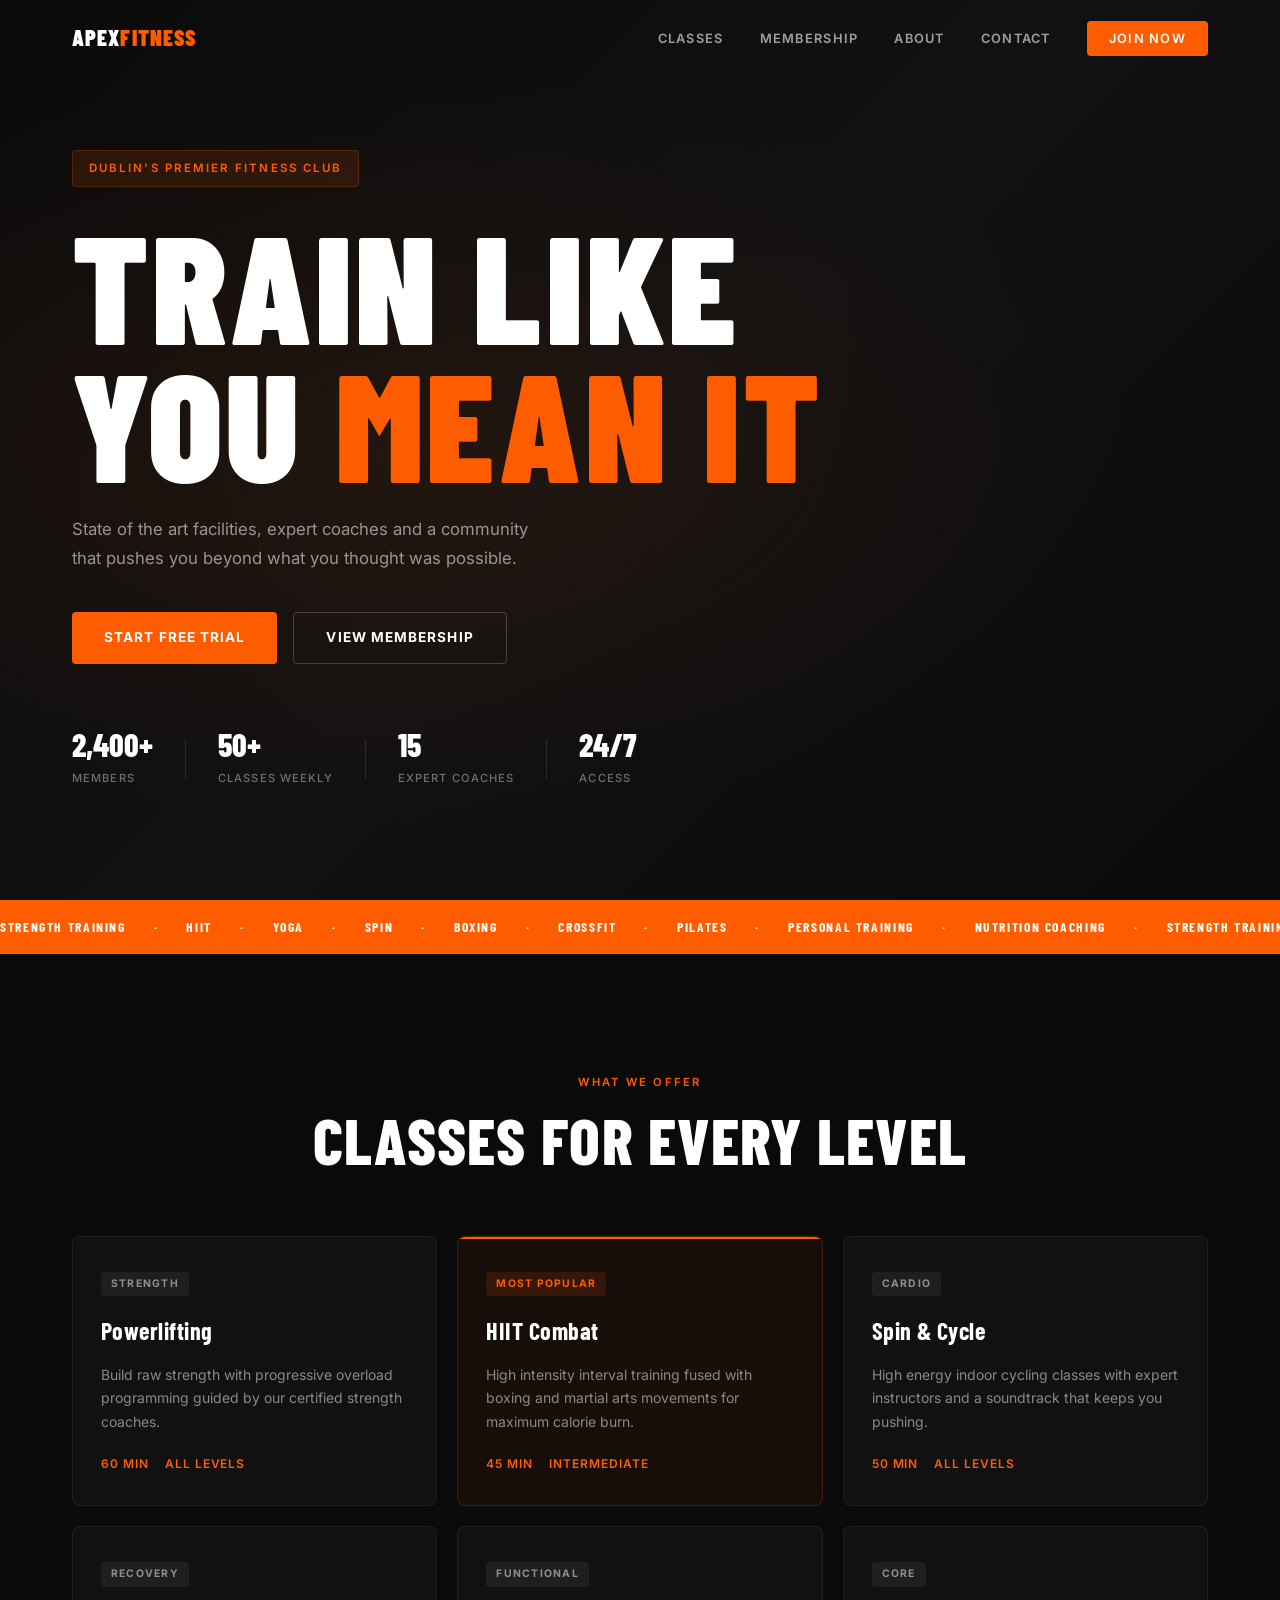
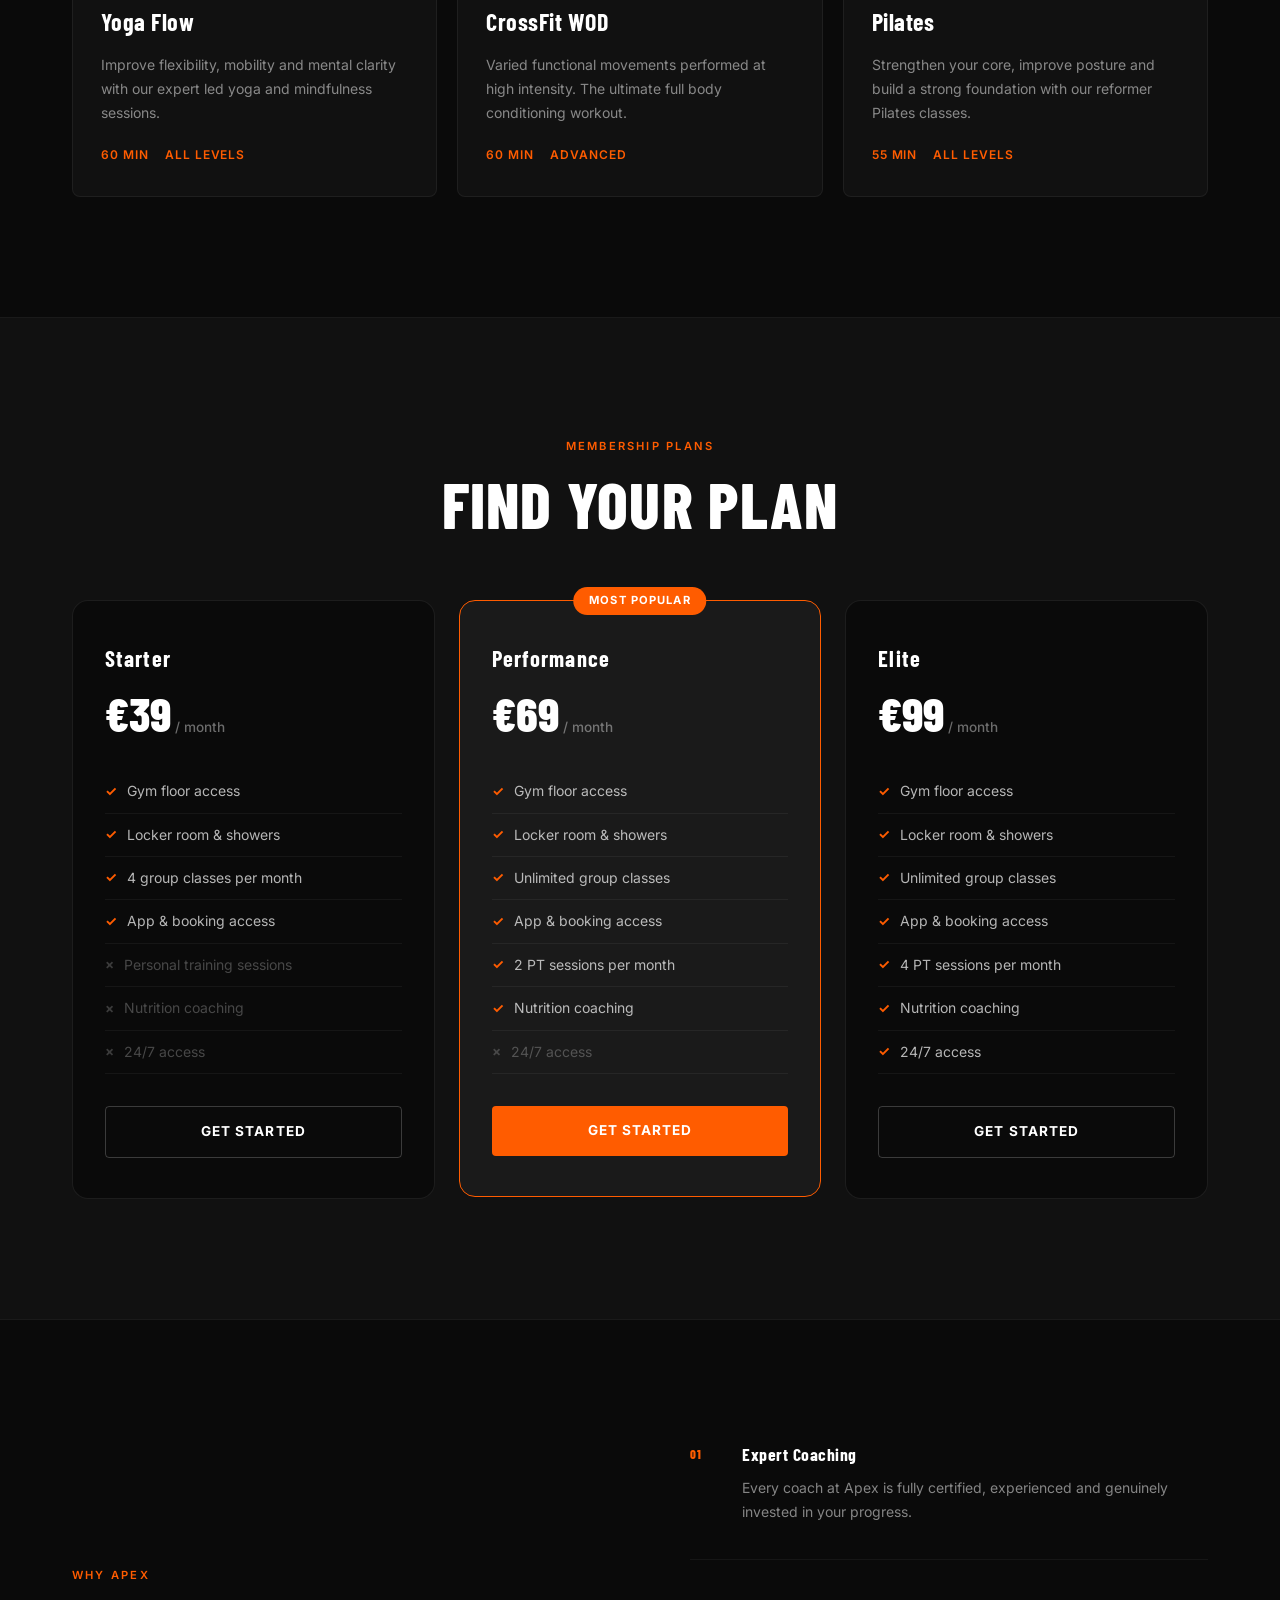
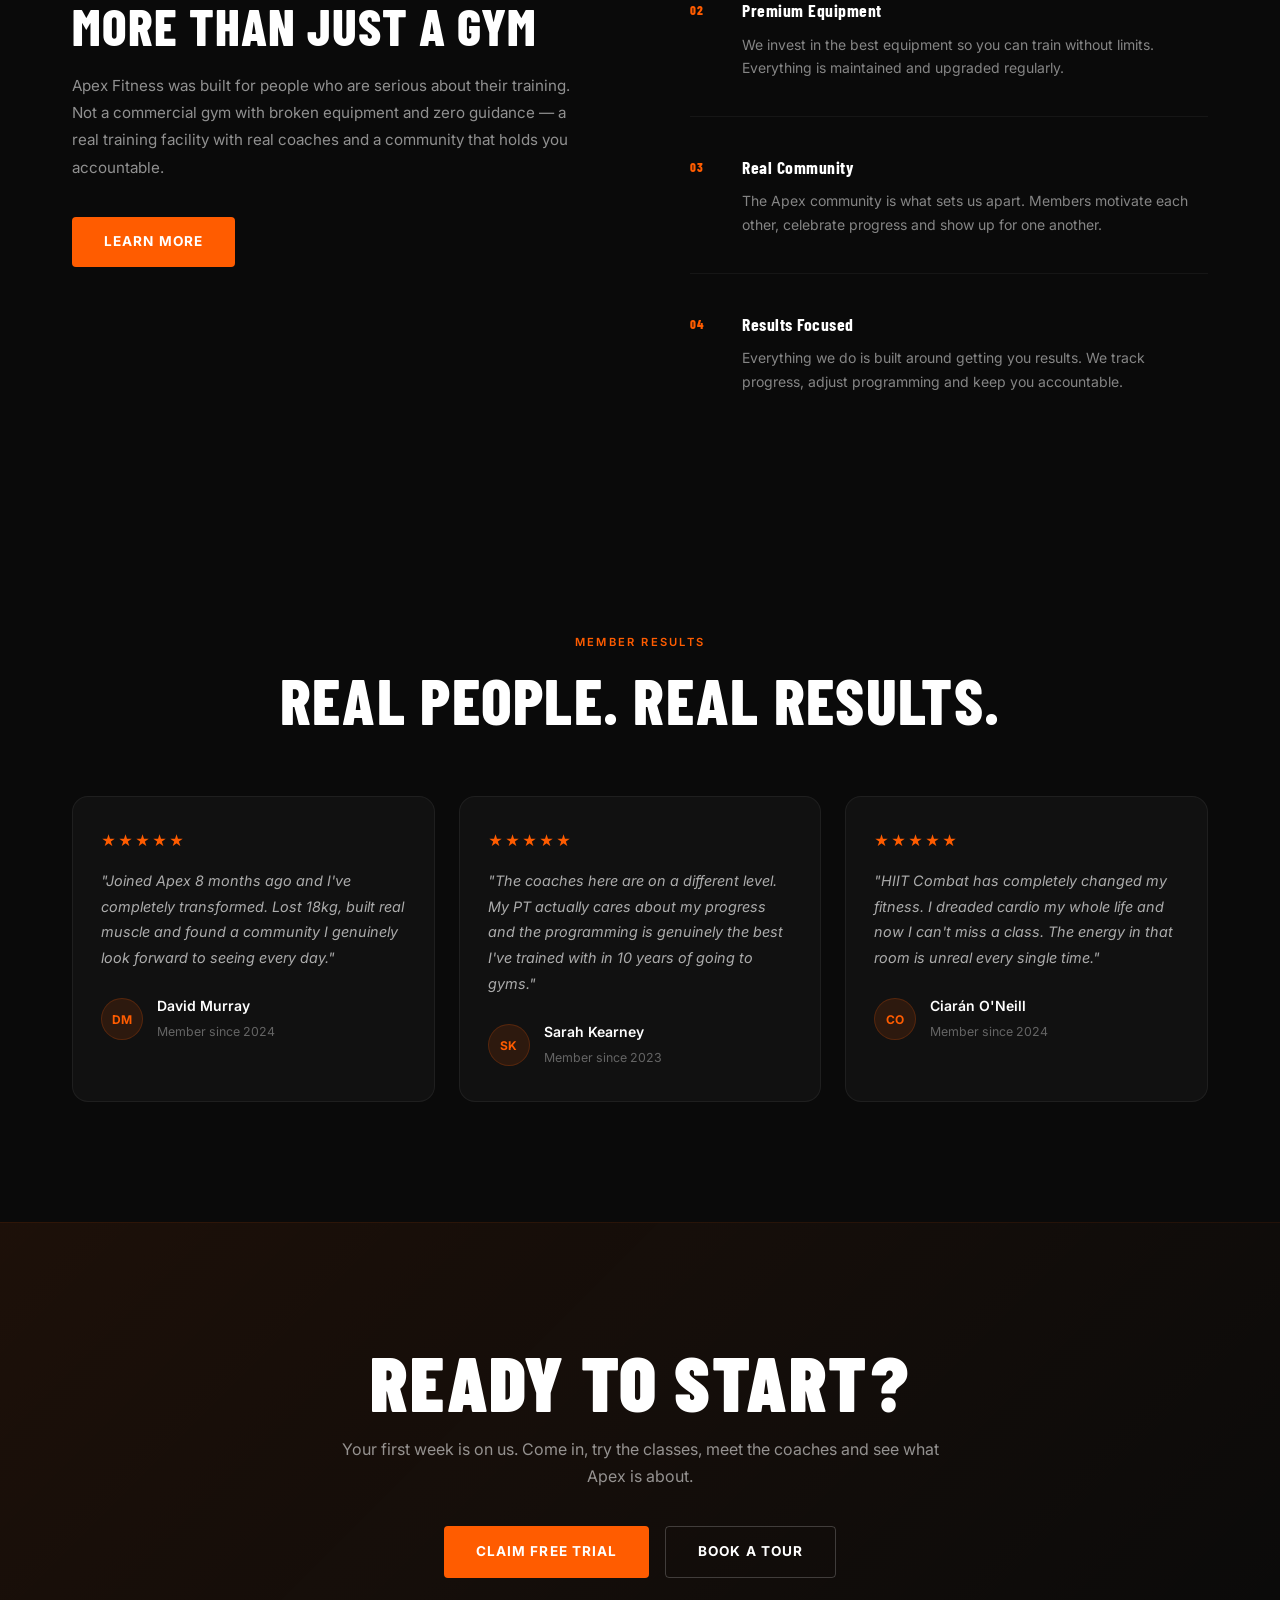
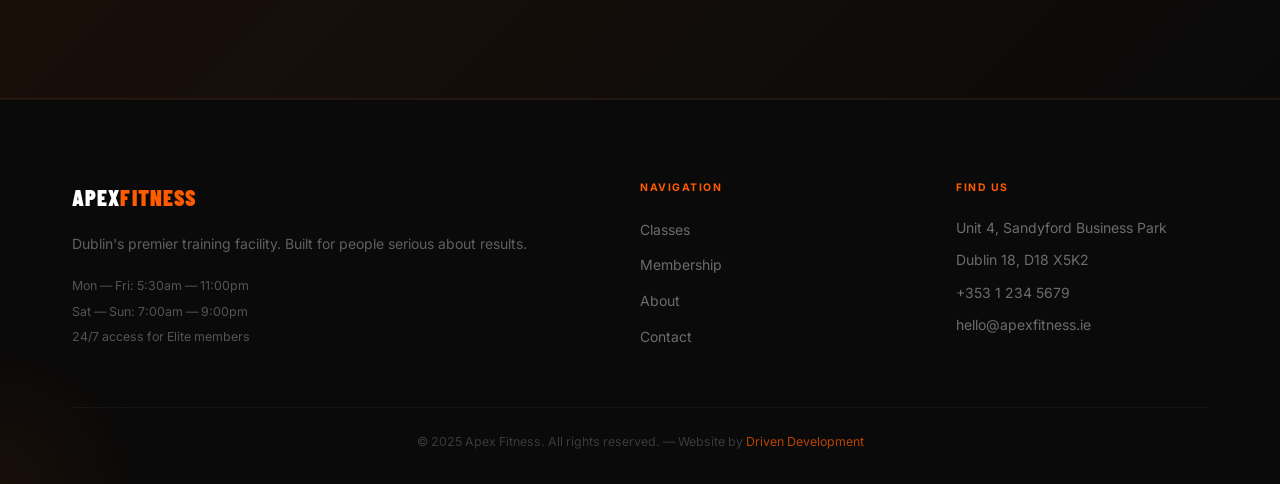
==== index.html @ 115cdf0a "Initial commit — Apex Fitness full website with homepage, about and contact" ====
<!DOCTYPE html>
<html lang="en">
<head>
  <meta charset="UTF-8" />
  <meta name="viewport" content="width=device-width, initial-scale=1.0" />
  <meta name="description" content="Apex Fitness — Train harder, recover smarter, live better." />
  <title>Apex Fitness</title>
  <link rel="stylesheet" href="style.css" />
  <link rel="preconnect" href="https://fonts.googleapis.com" />
  <link rel="preconnect" href="https://fonts.gstatic.com" crossorigin />
  <link href="https://fonts.googleapis.com/css2?family=Barlow+Condensed:ital,wght@0,400;0,500;0,600;0,700;0,800;0,900;1,700&family=Inter:wght@300;400;500;600;700&display=swap" rel="stylesheet" />
</head>
<body>

  <!-- NAVIGATION -->
  <nav class="nav" id="nav">
    <div class="nav__inner">
      <a href="index.html" class="nav__logo">APEX<span>FITNESS</span></a>
      <ul class="nav__links" id="navLinks">
        <li><a href="#classes">Classes</a></li>
        <li><a href="#membership">Membership</a></li>
        <li><a href="pages/about.html">About</a></li>
        <li><a href="pages/contact.html">Contact</a></li>
        <li><a href="pages/contact.html" class="nav__cta">Join Now</a></li>
      </ul>
      <button class="nav__burger" id="burger" aria-label="Open menu">
        <span></span><span></span><span></span>
      </button>
    </div>
  </nav>

  <!-- HERO -->
  <section class="hero">
    <div class="hero__bg"></div>
    <div class="hero__overlay"></div>
    <div class="hero__content">
      <div class="hero__tag">Dublin's Premier Fitness Club</div>
      <h1 class="hero__heading">TRAIN LIKE<br />YOU <span class="hero__accent">MEAN IT</span></h1>
      <p class="hero__sub">State of the art facilities, expert coaches and a community that pushes you beyond what you thought was possible.</p>
      <div class="hero__actions">
        <a href="pages/contact.html" class="btn btn--primary">Start Free Trial</a>
        <a href="#membership" class="btn btn--ghost">View Membership</a>
      </div>
      <div class="hero__stats">
        <div class="hero__stat">
          <strong>2,400+</strong>
          <span>Members</span>
        </div>
        <div class="hero__stat-divider"></div>
        <div class="hero__stat">
          <strong>50+</strong>
          <span>Classes Weekly</span>
        </div>
        <div class="hero__stat-divider"></div>
        <div class="hero__stat">
          <strong>15</strong>
          <span>Expert Coaches</span>
        </div>
        <div class="hero__stat-divider"></div>
        <div class="hero__stat">
          <strong>24/7</strong>
          <span>Access</span>
        </div>
      </div>
    </div>
  </section>

  <!-- MARQUEE -->
  <div class="marquee">
    <div class="marquee__track">
      <span>Strength Training</span>
      <span>·</span>
      <span>HIIT</span>
      <span>·</span>
      <span>Yoga</span>
      <span>·</span>
      <span>Spin</span>
      <span>·</span>
      <span>Boxing</span>
      <span>·</span>
      <span>CrossFit</span>
      <span>·</span>
      <span>Pilates</span>
      <span>·</span>
      <span>Personal Training</span>
      <span>·</span>
      <span>Nutrition Coaching</span>
      <span>·</span>
      <span>Strength Training</span>
      <span>·</span>
      <span>HIIT</span>
      <span>·</span>
      <span>Yoga</span>
      <span>·</span>
      <span>Spin</span>
      <span>·</span>
      <span>Boxing</span>
      <span>·</span>
      <span>CrossFit</span>
      <span>·</span>
      <span>Pilates</span>
      <span>·</span>
      <span>Personal Training</span>
      <span>·</span>
      <span>Nutrition Coaching</span>
      <span>·</span>
    </div>
  </div>

  <!-- CLASSES -->
  <section class="classes section" id="classes">
    <div class="container">
      <div class="section__header">
        <p class="section__label">What We Offer</p>
        <h2 class="section__title">CLASSES FOR EVERY LEVEL</h2>
      </div>
      <div class="classes__grid">
        <div class="class__card">
          <div class="class__tag">Strength</div>
          <h3>Powerlifting</h3>
          <p>Build raw strength with progressive overload programming guided by our certified strength coaches.</p>
          <div class="class__meta">
            <span>60 min</span>
            <span>All Levels</span>
          </div>
        </div>
        <div class="class__card class__card--featured">
          <div class="class__tag class__tag--orange">Most Popular</div>
          <h3>HIIT Combat</h3>
          <p>High intensity interval training fused with boxing and martial arts movements for maximum calorie burn.</p>
          <div class="class__meta">
            <span>45 min</span>
            <span>Intermediate</span>
          </div>
        </div>
        <div class="class__card">
          <div class="class__tag">Cardio</div>
          <h3>Spin & Cycle</h3>
          <p>High energy indoor cycling classes with expert instructors and a soundtrack that keeps you pushing.</p>
          <div class="class__meta">
            <span>50 min</span>
            <span>All Levels</span>
          </div>
        </div>
        <div class="class__card">
          <div class="class__tag">Recovery</div>
          <h3>Yoga Flow</h3>
          <p>Improve flexibility, mobility and mental clarity with our expert led yoga and mindfulness sessions.</p>
          <div class="class__meta">
            <span>60 min</span>
            <span>All Levels</span>
          </div>
        </div>
        <div class="class__card">
          <div class="class__tag">Functional</div>
          <h3>CrossFit WOD</h3>
          <p>Varied functional movements performed at high intensity. The ultimate full body conditioning workout.</p>
          <div class="class__meta">
            <span>60 min</span>
            <span>Advanced</span>
          </div>
        </div>
        <div class="class__card">
          <div class="class__tag">Core</div>
          <h3>Pilates</h3>
          <p>Strengthen your core, improve posture and build a strong foundation with our reformer Pilates classes.</p>
          <div class="class__meta">
            <span>55 min</span>
            <span>All Levels</span>
          </div>
        </div>
      </div>
    </div>
  </section>

  <!-- MEMBERSHIP -->
  <section class="membership section" id="membership">
    <div class="container">
      <div class="section__header">
        <p class="section__label">Membership Plans</p>
        <h2 class="section__title">FIND YOUR PLAN</h2>
      </div>
      <div class="membership__grid">
        <div class="membership__card">
          <div class="membership__header">
            <h3>Starter</h3>
            <div class="membership__price">
              <span class="price__amount">€39</span>
              <span class="price__period">/ month</span>
            </div>
          </div>
          <ul class="membership__features">
            <li>Gym floor access</li>
            <li>Locker room & showers</li>
            <li>4 group classes per month</li>
            <li>App & booking access</li>
            <li class="disabled">Personal training sessions</li>
            <li class="disabled">Nutrition coaching</li>
            <li class="disabled">24/7 access</li>
          </ul>
          <a href="pages/contact.html" class="btn btn--ghost btn--full">Get Started</a>
        </div>
        <div class="membership__card membership__card--featured">
          <div class="membership__badge">Most Popular</div>
          <div class="membership__header">
            <h3>Performance</h3>
            <div class="membership__price">
              <span class="price__amount">€69</span>
              <span class="price__period">/ month</span>
            </div>
          </div>
          <ul class="membership__features">
            <li>Gym floor access</li>
            <li>Locker room & showers</li>
            <li>Unlimited group classes</li>
            <li>App & booking access</li>
            <li>2 PT sessions per month</li>
            <li>Nutrition coaching</li>
            <li class="disabled">24/7 access</li>
          </ul>
          <a href="pages/contact.html" class="btn btn--primary btn--full">Get Started</a>
        </div>
        <div class="membership__card">
          <div class="membership__header">
            <h3>Elite</h3>
            <div class="membership__price">
              <span class="price__amount">€99</span>
              <span class="price__period">/ month</span>
            </div>
          </div>
          <ul class="membership__features">
            <li>Gym floor access</li>
            <li>Locker room & showers</li>
            <li>Unlimited group classes</li>
            <li>App & booking access</li>
            <li>4 PT sessions per month</li>
            <li>Nutrition coaching</li>
            <li>24/7 access</li>
          </ul>
          <a href="pages/contact.html" class="btn btn--ghost btn--full">Get Started</a>
        </div>
      </div>
    </div>
  </section>

  <!-- WHY APEX -->
  <section class="why section">
    <div class="container">
      <div class="why__inner">
        <div class="why__left">
          <p class="section__label">Why Apex</p>
          <h2 class="why__title">MORE THAN JUST A GYM</h2>
          <p class="why__body">Apex Fitness was built for people who are serious about their training. Not a commercial gym with broken equipment and zero guidance — a real training facility with real coaches and a community that holds you accountable.</p>
          <a href="pages/about.html" class="btn btn--primary">Learn More</a>
        </div>
        <div class="why__right">
          <div class="why__item">
            <div class="why__num">01</div>
            <div>
              <h4>Expert Coaching</h4>
              <p>Every coach at Apex is fully certified, experienced and genuinely invested in your progress.</p>
            </div>
          </div>
          <div class="why__item">
            <div class="why__num">02</div>
            <div>
              <h4>Premium Equipment</h4>
              <p>We invest in the best equipment so you can train without limits. Everything is maintained and upgraded regularly.</p>
            </div>
          </div>
          <div class="why__item">
            <div class="why__num">03</div>
            <div>
              <h4>Real Community</h4>
              <p>The Apex community is what sets us apart. Members motivate each other, celebrate progress and show up for one another.</p>
            </div>
          </div>
          <div class="why__item">
            <div class="why__num">04</div>
            <div>
              <h4>Results Focused</h4>
              <p>Everything we do is built around getting you results. We track progress, adjust programming and keep you accountable.</p>
            </div>
          </div>
        </div>
      </div>
    </div>
  </section>

  <!-- TESTIMONIALS -->
  <section class="testimonials section">
    <div class="container">
      <div class="section__header">
        <p class="section__label">Member Results</p>
        <h2 class="section__title">REAL PEOPLE. REAL RESULTS.</h2>
      </div>
      <div class="testimonials__grid">
        <div class="testimonial__card">
          <div class="testimonial__stars">★★★★★</div>
          <p>"Joined Apex 8 months ago and I've completely transformed. Lost 18kg, built real muscle and found a community I genuinely look forward to seeing every day."</p>
          <div class="testimonial__author">
            <div class="author__avatar">DM</div>
            <div>
              <strong>David Murray</strong>
              <span>Member since 2024</span>
            </div>
          </div>
        </div>
        <div class="testimonial__card">
          <div class="testimonial__stars">★★★★★</div>
          <p>"The coaches here are on a different level. My PT actually cares about my progress and the programming is genuinely the best I've trained with in 10 years of going to gyms."</p>
          <div class="testimonial__author">
            <div class="author__avatar">SK</div>
            <div>
              <strong>Sarah Kearney</strong>
              <span>Member since 2023</span>
            </div>
          </div>
        </div>
        <div class="testimonial__card">
          <div class="testimonial__stars">★★★★★</div>
          <p>"HIIT Combat has completely changed my fitness. I dreaded cardio my whole life and now I can't miss a class. The energy in that room is unreal every single time."</p>
          <div class="testimonial__author">
            <div class="author__avatar">CO</div>
            <div>
              <strong>Ciarán O'Neill</strong>
              <span>Member since 2024</span>
            </div>
          </div>
        </div>
      </div>
    </div>
  </section>

  <!-- CTA -->
  <section class="cta-banner">
    <div class="container">
      <div class="cta-banner__inner">
        <h2>READY TO START?</h2>
        <p>Your first week is on us. Come in, try the classes, meet the coaches and see what Apex is about.</p>
        <div class="cta-banner__actions">
          <a href="pages/contact.html" class="btn btn--primary">Claim Free Trial</a>
          <a href="pages/contact.html" class="btn btn--ghost">Book a Tour</a>
        </div>
      </div>
    </div>
  </section>

  <!-- FOOTER -->
  <footer class="footer">
    <div class="container">
      <div class="footer__inner">
        <div class="footer__brand">
          <a href="index.html" class="nav__logo">APEX<span>FITNESS</span></a>
          <p>Dublin's premier training facility. Built for people serious about results.</p>
          <div class="footer__hours">
            <span>Mon — Fri: 5:30am — 11:00pm</span>
            <span>Sat — Sun: 7:00am — 9:00pm</span>
            <span>24/7 access for Elite members</span>
          </div>
        </div>
        <div class="footer__links">
          <h4>Navigation</h4>
          <ul>
            <li><a href="#classes">Classes</a></li>
            <li><a href="#membership">Membership</a></li>
            <li><a href="pages/about.html">About</a></li>
            <li><a href="pages/contact.html">Contact</a></li>
          </ul>
        </div>
        <div class="footer__contact">
          <h4>Find Us</h4>
          <ul>
            <li>Unit 4, Sandyford Business Park</li>
            <li>Dublin 18, D18 X5K2</li>
            <li><a href="tel:+35312345679">+353 1 234 5679</a></li>
            <li><a href="mailto:hello@apexfitness.ie">hello@apexfitness.ie</a></li>
          </ul>
        </div>
      </div>
      <div class="footer__bottom">
        <p>© 2025 Apex Fitness. All rights reserved. — Website by <a href="https://cbyrne290-hub.github.io/driven-development" target="_blank">Driven Development</a></p>
      </div>
    </div>
  </footer>

  <script src="script.js"></script>
</body>
</html>
---- style.css ----
/* ============================================
   APEX FITNESS — STYLESHEET
   ============================================ */

/* --- RESET & BASE --- */
*, *::before, *::after {
  margin: 0;
  padding: 0;
  box-sizing: border-box;
}

:root {
  --black: #0A0A0A;
  --dark: #111111;
  --dark-mid: #1A1A1A;
  --orange: #FF5C00;
  --orange-light: #FF7A2E;
  --orange-dim: rgba(255, 92, 0, 0.12);
  --white: #FFFFFF;
  --grey: #888888;
  --grey-light: #AAAAAA;
  --grey-dark: #222222;
  --font-display: 'Barlow Condensed', sans-serif;
  --font-main: 'Inter', sans-serif;
  --transition: 0.3s ease;
  --radius: 8px;
  --radius-lg: 16px;
}

html {
  scroll-behavior: smooth;
  font-size: 16px;
}

body {
  font-family: var(--font-main);
  background-color: var(--black);
  color: var(--white);
  overflow-x: hidden;
  line-height: 1.6;
}

a {
  text-decoration: none;
  color: inherit;
}

ul {
  list-style: none;
}

img {
  max-width: 100%;
  display: block;
}

/* --- UTILITY --- */
.container {
  max-width: 1200px;
  margin: 0 auto;
  padding: 0 2rem;
}

.section {
  padding: 120px 0;
}

.section__header {
  text-align: center;
  margin-bottom: 64px;
}

.section__label {
  font-family: var(--font-main);
  font-size: 0.7rem;
  font-weight: 600;
  letter-spacing: 0.2em;
  text-transform: uppercase;
  color: var(--orange);
  margin-bottom: 16px;
  display: block;
}

.section__title {
  font-family: var(--font-display);
  font-size: clamp(2.5rem, 5vw, 4rem);
  font-weight: 800;
  color: var(--white);
  line-height: 1.0;
  letter-spacing: 0.02em;
}

/* --- BUTTONS --- */
.btn {
  display: inline-flex;
  align-items: center;
  gap: 8px;
  padding: 14px 32px;
  border-radius: 4px;
  font-family: var(--font-main);
  font-size: 0.85rem;
  font-weight: 700;
  letter-spacing: 0.08em;
  text-transform: uppercase;
  cursor: pointer;
  transition: all var(--transition);
  border: none;
  white-space: nowrap;
}

.btn--primary {
  background: var(--orange);
  color: var(--white);
}

.btn--primary:hover {
  background: var(--orange-light);
  transform: translateY(-2px);
}

.btn--ghost {
  background: transparent;
  color: var(--white);
  border: 1.5px solid rgba(255, 255, 255, 0.2);
}

.btn--ghost:hover {
  border-color: var(--orange);
  color: var(--orange);
  transform: translateY(-2px);
}

.btn--full {
  width: 100%;
  justify-content: center;
}

/* ============================================
   NAVIGATION
   ============================================ */
.nav {
  position: fixed;
  top: 0;
  left: 0;
  right: 0;
  z-index: 1000;
  padding: 20px 0;
  transition: all var(--transition);
}

.nav.scrolled {
  background: rgba(10, 10, 10, 0.96);
  backdrop-filter: blur(20px);
  border-bottom: 1px solid rgba(255, 92, 0, 0.1);
  padding: 14px 0;
}

.nav__inner {
  max-width: 1200px;
  margin: 0 auto;
  padding: 0 2rem;
  display: flex;
  align-items: center;
  justify-content: space-between;
}

.nav__logo {
  font-family: var(--font-display);
  font-size: 1.4rem;
  font-weight: 900;
  color: var(--white);
  letter-spacing: 0.05em;
}

.nav__logo span {
  color: var(--orange);
}

.nav__links {
  display: flex;
  align-items: center;
  gap: 36px;
}

.nav__links a {
  font-size: 0.8rem;
  font-weight: 600;
  letter-spacing: 0.1em;
  text-transform: uppercase;
  color: rgba(255, 255, 255, 0.6);
  transition: color var(--transition);
}

.nav__links a:hover {
  color: var(--white);
}

.nav__cta {
  background: var(--orange) !important;
  color: var(--white) !important;
  padding: 10px 22px !important;
  border-radius: 4px !important;
}

.nav__cta:hover {
  background: var(--orange-light) !important;
}

.nav__burger {
  display: none;
  flex-direction: column;
  gap: 5px;
  background: none;
  border: none;
  cursor: pointer;
  padding: 4px;
}

.nav__burger span {
  display: block;
  width: 24px;
  height: 2px;
  background: var(--white);
  transition: all var(--transition);
  border-radius: 2px;
}

/* ============================================
   HERO
   ============================================ */
.hero {
  min-height: 100vh;
  position: relative;
  display: flex;
  align-items: center;
  overflow: hidden;
}

.hero__bg {
  position: absolute;
  inset: 0;
  background: linear-gradient(135deg, #0A0A0A 0%, #111111 50%, #0A0A0A 100%);
}

.hero__overlay {
  position: absolute;
  inset: 0;
  background: radial-gradient(ellipse at 30% 50%, rgba(255, 92, 0, 0.08) 0%, transparent 60%);
}

.hero__content {
  position: relative;
  z-index: 2;
  max-width: 1200px;
  margin: 0 auto;
  padding: 140px 2rem 100px;
  width: 100%;
}

.hero__tag {
  display: inline-flex;
  align-items: center;
  gap: 8px;
  font-size: 0.72rem;
  font-weight: 600;
  letter-spacing: 0.18em;
  text-transform: uppercase;
  color: var(--orange);
  background: var(--orange-dim);
  border: 1px solid rgba(255, 92, 0, 0.2);
  padding: 8px 16px;
  border-radius: 4px;
  margin-bottom: 28px;
}

.hero__heading {
  font-family: var(--font-display);
  font-size: clamp(5rem, 12vw, 10rem);
  font-weight: 900;
  line-height: 0.9;
  color: var(--white);
  margin-bottom: 24px;
  letter-spacing: 0.02em;
}

.hero__accent {
  color: var(--orange);
  -webkit-text-stroke: 0px;
}

.hero__sub {
  font-size: 1.05rem;
  color: rgba(255, 255, 255, 0.55);
  max-width: 480px;
  line-height: 1.7;
  margin-bottom: 40px;
  font-weight: 400;
}

.hero__actions {
  display: flex;
  gap: 16px;
  flex-wrap: wrap;
  margin-bottom: 64px;
}

.hero__stats {
  display: flex;
  align-items: center;
  gap: 32px;
  flex-wrap: wrap;
}

.hero__stat strong {
  display: block;
  font-family: var(--font-display);
  font-size: 2rem;
  font-weight: 800;
  color: var(--white);
  line-height: 1;
  margin-bottom: 4px;
}

.hero__stat span {
  font-size: 0.7rem;
  color: rgba(255, 255, 255, 0.4);
  letter-spacing: 0.1em;
  text-transform: uppercase;
  font-weight: 500;
}

.hero__stat-divider {
  width: 1px;
  height: 40px;
  background: rgba(255, 255, 255, 0.1);
}

/* ============================================
   MARQUEE
   ============================================ */
.marquee {
  background: var(--orange);
  padding: 14px 0;
  overflow: hidden;
  white-space: nowrap;
}

.marquee__track {
  display: inline-flex;
  gap: 28px;
  animation: marquee 25s linear infinite;
}

.marquee__track span {
  font-family: var(--font-display);
  font-size: 0.85rem;
  font-weight: 700;
  letter-spacing: 0.12em;
  text-transform: uppercase;
  color: var(--white);
}

@keyframes marquee {
  from { transform: translateX(0); }
  to { transform: translateX(-50%); }
}

/* ============================================
   CLASSES
   ============================================ */
.classes__grid {
  display: grid;
  grid-template-columns: repeat(3, 1fr);
  gap: 20px;
}

.class__card {
  background: var(--dark);
  border: 1px solid rgba(255, 255, 255, 0.06);
  border-radius: var(--radius);
  padding: 32px 28px;
  transition: all var(--transition);
  position: relative;
  overflow: hidden;
}

.class__card::before {
  content: '';
  position: absolute;
  top: 0;
  left: 0;
  right: 0;
  height: 2px;
  background: var(--orange);
  transform: scaleX(0);
  transition: transform var(--transition);
}

.class__card:hover {
  border-color: rgba(255, 92, 0, 0.2);
  transform: translateY(-4px);
}

.class__card:hover::before {
  transform: scaleX(1);
}

.class__card--featured {
  background: rgba(255, 92, 0, 0.06);
  border-color: rgba(255, 92, 0, 0.2);
}

.class__card--featured::before {
  transform: scaleX(1);
}

.class__tag {
  display: inline-block;
  font-size: 0.65rem;
  font-weight: 700;
  letter-spacing: 0.12em;
  text-transform: uppercase;
  color: rgba(255, 255, 255, 0.5);
  background: rgba(255, 255, 255, 0.06);
  padding: 4px 10px;
  border-radius: 4px;
  margin-bottom: 16px;
}

.class__tag--orange {
  color: var(--orange);
  background: var(--orange-dim);
}

.class__card h3 {
  font-family: var(--font-display);
  font-size: 1.5rem;
  font-weight: 700;
  color: var(--white);
  margin-bottom: 12px;
  letter-spacing: 0.02em;
}

.class__card p {
  font-size: 0.875rem;
  color: rgba(255, 255, 255, 0.5);
  line-height: 1.7;
  margin-bottom: 20px;
}

.class__meta {
  display: flex;
  gap: 16px;
}

.class__meta span {
  font-size: 0.75rem;
  font-weight: 600;
  color: var(--orange);
  letter-spacing: 0.08em;
  text-transform: uppercase;
}

/* ============================================
   MEMBERSHIP
   ============================================ */
.membership {
  background: var(--dark);
  border-top: 1px solid rgba(255, 255, 255, 0.04);
  border-bottom: 1px solid rgba(255, 255, 255, 0.04);
}

.membership__grid {
  display: grid;
  grid-template-columns: repeat(3, 1fr);
  gap: 24px;
  align-items: start;
}

.membership__card {
  background: var(--black);
  border: 1px solid rgba(255, 255, 255, 0.08);
  border-radius: var(--radius-lg);
  padding: 40px 32px;
  position: relative;
  transition: all var(--transition);
}

.membership__card:hover {
  border-color: rgba(255, 92, 0, 0.2);
  transform: translateY(-4px);
}

.membership__card--featured {
  background: var(--dark-mid);
  border-color: var(--orange);
  transform: scale(1.03);
}

.membership__card--featured:hover {
  transform: scale(1.03) translateY(-4px);
}

.membership__badge {
  position: absolute;
  top: -14px;
  left: 50%;
  transform: translateX(-50%);
  background: var(--orange);
  color: var(--white);
  font-size: 0.7rem;
  font-weight: 700;
  letter-spacing: 0.1em;
  text-transform: uppercase;
  padding: 5px 16px;
  border-radius: 100px;
  white-space: nowrap;
}

.membership__header {
  margin-bottom: 32px;
}

.membership__header h3 {
  font-family: var(--font-display);
  font-size: 1.4rem;
  font-weight: 700;
  color: var(--white);
  letter-spacing: 0.05em;
  margin-bottom: 12px;
}

.membership__price {
  display: flex;
  align-items: baseline;
  gap: 4px;
}

.price__amount {
  font-family: var(--font-display);
  font-size: 3rem;
  font-weight: 800;
  color: var(--white);
  line-height: 1;
}

.price__period {
  font-size: 0.85rem;
  color: rgba(255, 255, 255, 0.4);
  font-weight: 500;
}

.membership__features {
  margin-bottom: 32px;
}

.membership__features li {
  font-size: 0.875rem;
  color: rgba(255, 255, 255, 0.7);
  padding: 10px 0;
  border-bottom: 1px solid rgba(255, 255, 255, 0.05);
  display: flex;
  align-items: center;
  gap: 10px;
}

.membership__features li::before {
  content: '✓';
  color: var(--orange);
  font-weight: 700;
  font-size: 0.85rem;
  flex-shrink: 0;
}

.membership__features li.disabled {
  color: rgba(255, 255, 255, 0.25);
}

.membership__features li.disabled::before {
  content: '×';
  color: rgba(255, 255, 255, 0.2);
}

/* ============================================
   WHY APEX
   ============================================ */
.why__inner {
  display: grid;
  grid-template-columns: 1fr 1fr;
  gap: 100px;
  align-items: center;
}

.why__title {
  font-family: var(--font-display);
  font-size: clamp(2.5rem, 4vw, 3.5rem);
  font-weight: 800;
  color: var(--white);
  margin: 12px 0 20px;
  line-height: 1.0;
  letter-spacing: 0.02em;
}

.why__body {
  font-size: 0.95rem;
  color: rgba(255, 255, 255, 0.55);
  line-height: 1.8;
  margin-bottom: 36px;
}

.why__item {
  display: flex;
  gap: 24px;
  align-items: flex-start;
  margin-bottom: 36px;
  padding-bottom: 36px;
  border-bottom: 1px solid rgba(255, 255, 255, 0.05);
}

.why__item:last-child {
  margin-bottom: 0;
  padding-bottom: 0;
  border-bottom: none;
}

.why__num {
  font-family: var(--font-display);
  font-size: 0.8rem;
  font-weight: 800;
  color: var(--orange);
  letter-spacing: 0.1em;
  padding-top: 4px;
  min-width: 28px;
}

.why__item h4 {
  font-family: var(--font-display);
  font-size: 1.1rem;
  font-weight: 700;
  color: var(--white);
  margin-bottom: 8px;
  letter-spacing: 0.03em;
}

.why__item p {
  font-size: 0.875rem;
  color: rgba(255, 255, 255, 0.5);
  line-height: 1.7;
}

/* ============================================
   TESTIMONIALS
   ============================================ */
.testimonials__grid {
  display: grid;
  grid-template-columns: repeat(3, 1fr);
  gap: 24px;
}

.testimonial__card {
  background: var(--dark);
  border: 1px solid rgba(255, 255, 255, 0.06);
  border-radius: var(--radius-lg);
  padding: 32px 28px;
  transition: all var(--transition);
}

.testimonial__card:hover {
  border-color: rgba(255, 92, 0, 0.15);
  transform: translateY(-4px);
}

.testimonial__stars {
  color: var(--orange);
  font-size: 0.9rem;
  letter-spacing: 2px;
  margin-bottom: 16px;
}

.testimonial__card p {
  font-size: 0.9rem;
  color: rgba(255, 255, 255, 0.65);
  line-height: 1.8;
  margin-bottom: 24px;
  font-style: italic;
}

.testimonial__author {
  display: flex;
  align-items: center;
  gap: 14px;
}

.author__avatar {
  width: 42px;
  height: 42px;
  border-radius: 50%;
  background: var(--orange-dim);
  border: 1px solid rgba(255, 92, 0, 0.2);
  display: flex;
  align-items: center;
  justify-content: center;
  font-size: 0.75rem;
  font-weight: 700;
  color: var(--orange);
  flex-shrink: 0;
}

.testimonial__author strong {
  display: block;
  font-size: 0.875rem;
  color: var(--white);
  font-weight: 600;
}

.testimonial__author span {
  font-size: 0.775rem;
  color: rgba(255, 255, 255, 0.35);
}

/* ============================================
   CTA BANNER
   ============================================ */
.cta-banner {
  padding: 120px 0;
  background: linear-gradient(135deg, rgba(255, 92, 0, 0.08) 0%, rgba(10, 10, 10, 0) 100%);
  border-top: 1px solid rgba(255, 92, 0, 0.1);
  border-bottom: 1px solid rgba(255, 92, 0, 0.1);
}

.cta-banner__inner {
  text-align: center;
  max-width: 600px;
  margin: 0 auto;
}

.cta-banner__inner h2 {
  font-family: var(--font-display);
  font-size: clamp(3rem, 6vw, 5rem);
  font-weight: 900;
  color: var(--white);
  margin-bottom: 16px;
  line-height: 1.0;
  letter-spacing: 0.02em;
}

.cta-banner__inner p {
  font-size: 1rem;
  color: rgba(255, 255, 255, 0.55);
  margin-bottom: 36px;
  line-height: 1.7;
}

.cta-banner__actions {
  display: flex;
  gap: 16px;
  justify-content: center;
  flex-wrap: wrap;
}

/* ============================================
   FOOTER
   ============================================ */
.footer {
  padding: 80px 0 32px;
  border-top: 1px solid rgba(255, 255, 255, 0.05);
}

.footer__inner {
  display: grid;
  grid-template-columns: 2fr 1fr 1fr;
  gap: 64px;
  margin-bottom: 48px;
}

.footer__brand p {
  font-size: 0.875rem;
  color: rgba(255, 255, 255, 0.35);
  line-height: 1.7;
  margin-top: 16px;
  margin-bottom: 20px;
}

.footer__hours {
  display: flex;
  flex-direction: column;
  gap: 6px;
}

.footer__hours span {
  font-size: 0.775rem;
  color: rgba(255, 255, 255, 0.3);
}

.footer__links h4,
.footer__contact h4 {
  font-size: 0.65rem;
  font-weight: 700;
  letter-spacing: 0.15em;
  text-transform: uppercase;
  color: var(--orange);
  margin-bottom: 20px;
}

.footer__links ul li,
.footer__contact ul li {
  margin-bottom: 10px;
}

.footer__links ul a,
.footer__contact ul a,
.footer__contact ul li {
  font-size: 0.875rem;
  color: rgba(255, 255, 255, 0.4);
  transition: color var(--transition);
}

.footer__links ul a:hover,
.footer__contact ul a:hover {
  color: var(--orange);
}

.footer__bottom {
  border-top: 1px solid rgba(255, 255, 255, 0.05);
  padding-top: 24px;
  text-align: center;
}

.footer__bottom p {
  font-size: 0.775rem;
  color: rgba(255, 255, 255, 0.2);
}

.footer__bottom a {
  color: var(--orange);
  opacity: 0.7;
  transition: opacity var(--transition);
}

.footer__bottom a:hover {
  opacity: 1;
}

/* ============================================
   REVEAL ANIMATIONS
   ============================================ */
.reveal {
  opacity: 0;
  transform: translateY(24px);
  transition: opacity 0.7s ease, transform 0.7s ease;
}

.reveal.visible {
  opacity: 1;
  transform: translateY(0);
}

/* ============================================
   RESPONSIVE
   ============================================ */
@media (max-width: 1024px) {
  .classes__grid {
    grid-template-columns: repeat(2, 1fr);
  }

  .why__inner {
    gap: 60px;
  }
}

@media (max-width: 768px) {
  .section {
    padding: 80px 0;
  }

  .nav__links {
    display: none;
    position: fixed;
    top: 0;
    left: 0;
    right: 0;
    bottom: 0;
    background: var(--black);
    flex-direction: column;
    align-items: center;
    justify-content: center;
    gap: 32px;
    z-index: 999;
  }

  .nav__links.open {
    display: flex;
  }

  .nav__links a {
    font-size: 1rem;
  }

  .nav__burger {
    display: flex;
    z-index: 1001;
  }

  .classes__grid {
    grid-template-columns: 1fr;
  }

  .membership__grid {
    grid-template-columns: 1fr;
  }

  .membership__card--featured {
    transform: scale(1);
  }

  .membership__card--featured:hover {
    transform: translateY(-4px);
  }

  .why__inner {
    grid-template-columns: 1fr;
    gap: 60px;
  }

  .testimonials__grid {
    grid-template-columns: 1fr;
  }

  .footer__inner {
    grid-template-columns: 1fr;
    gap: 40px;
  }

  .hero__stats {
    gap: 20px;
  }

  .hero__stat-divider {
    display: none;
  }
}

@media (max-width: 480px) {
  .hero__heading {
    font-size: 4.5rem;
  }
}
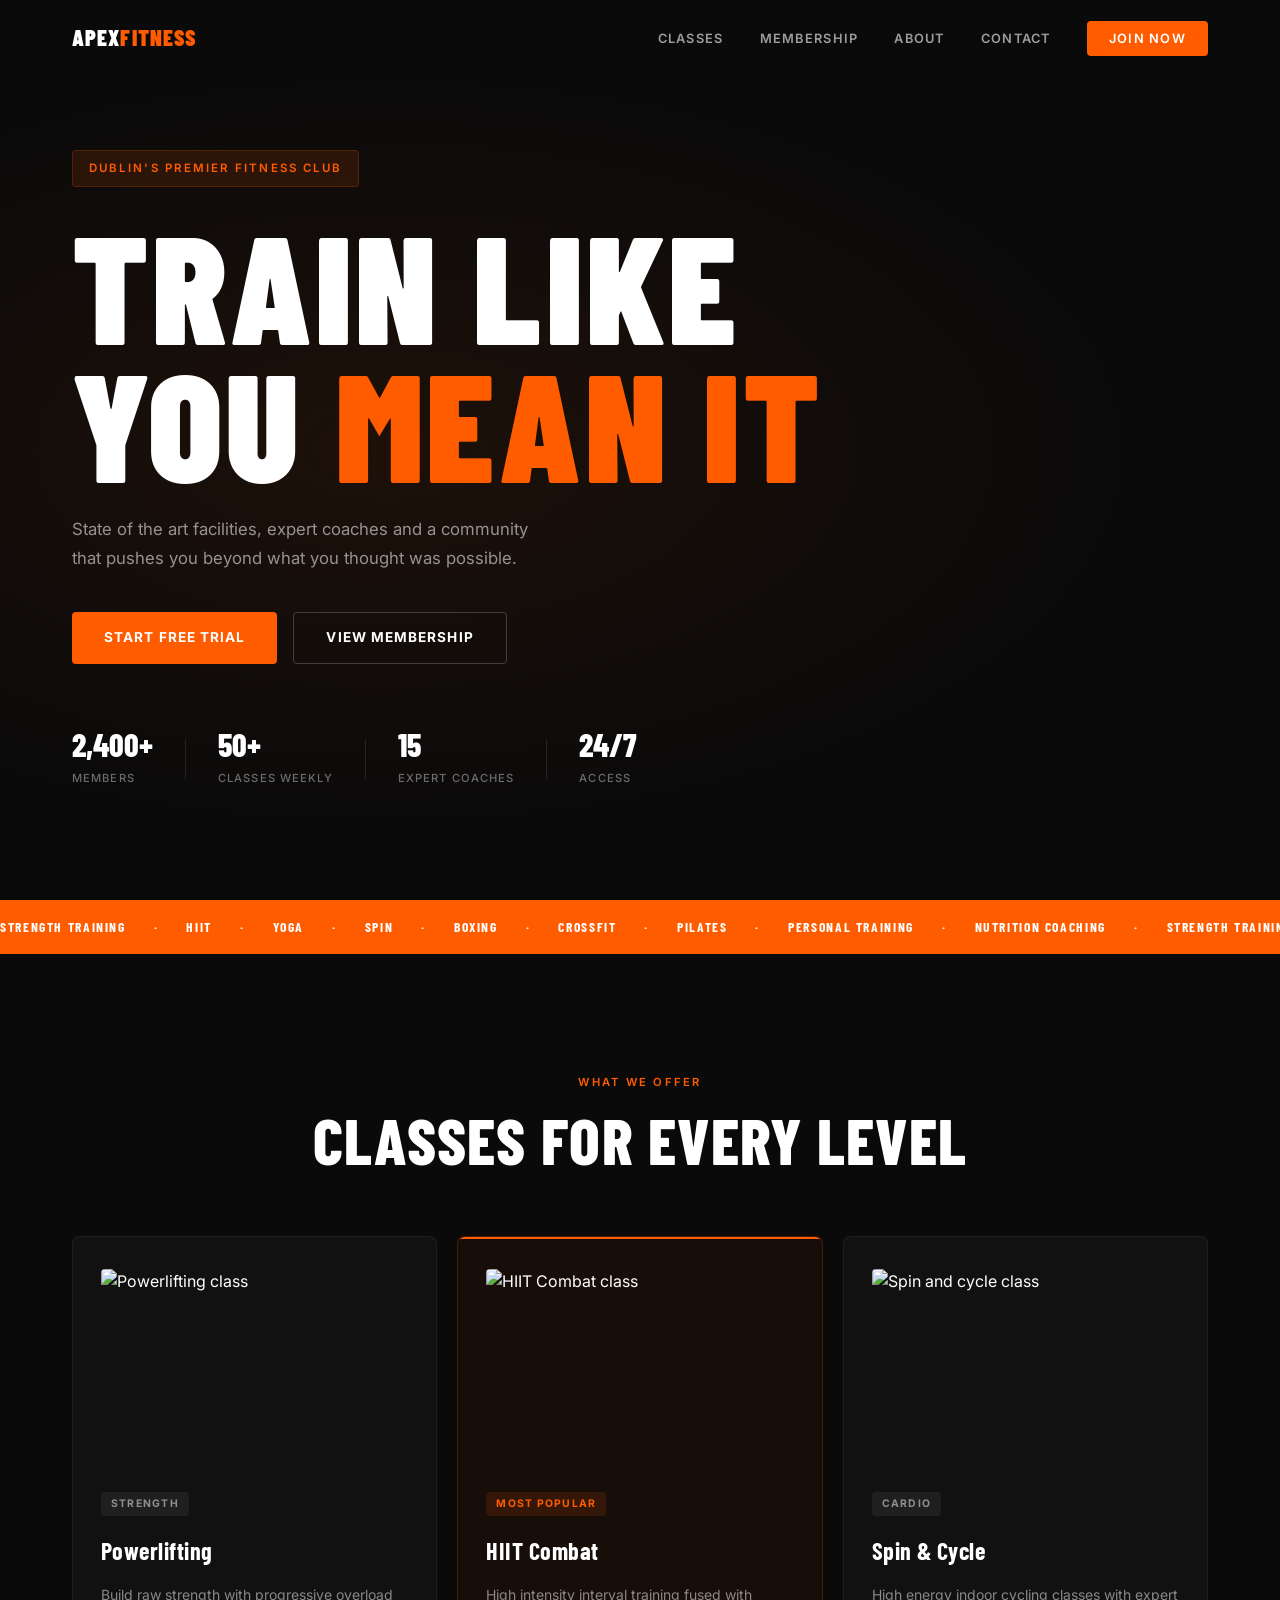
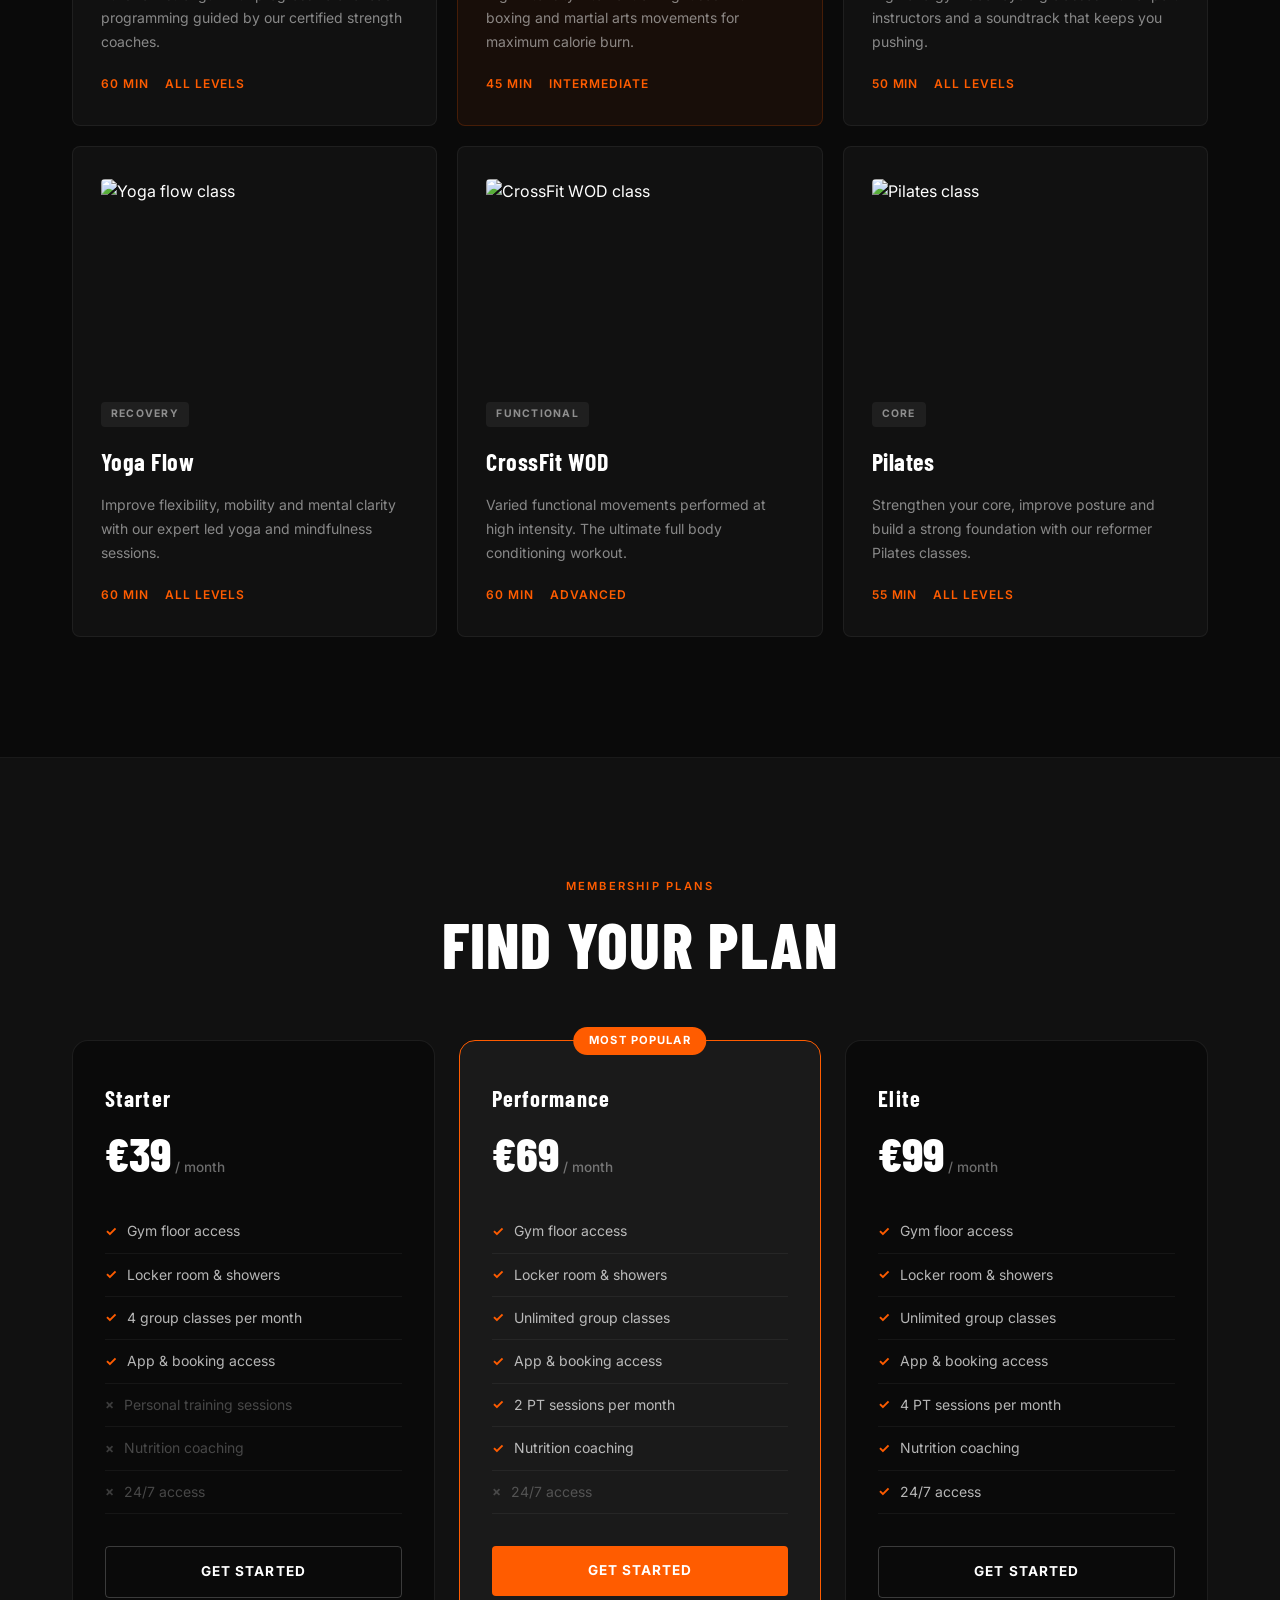
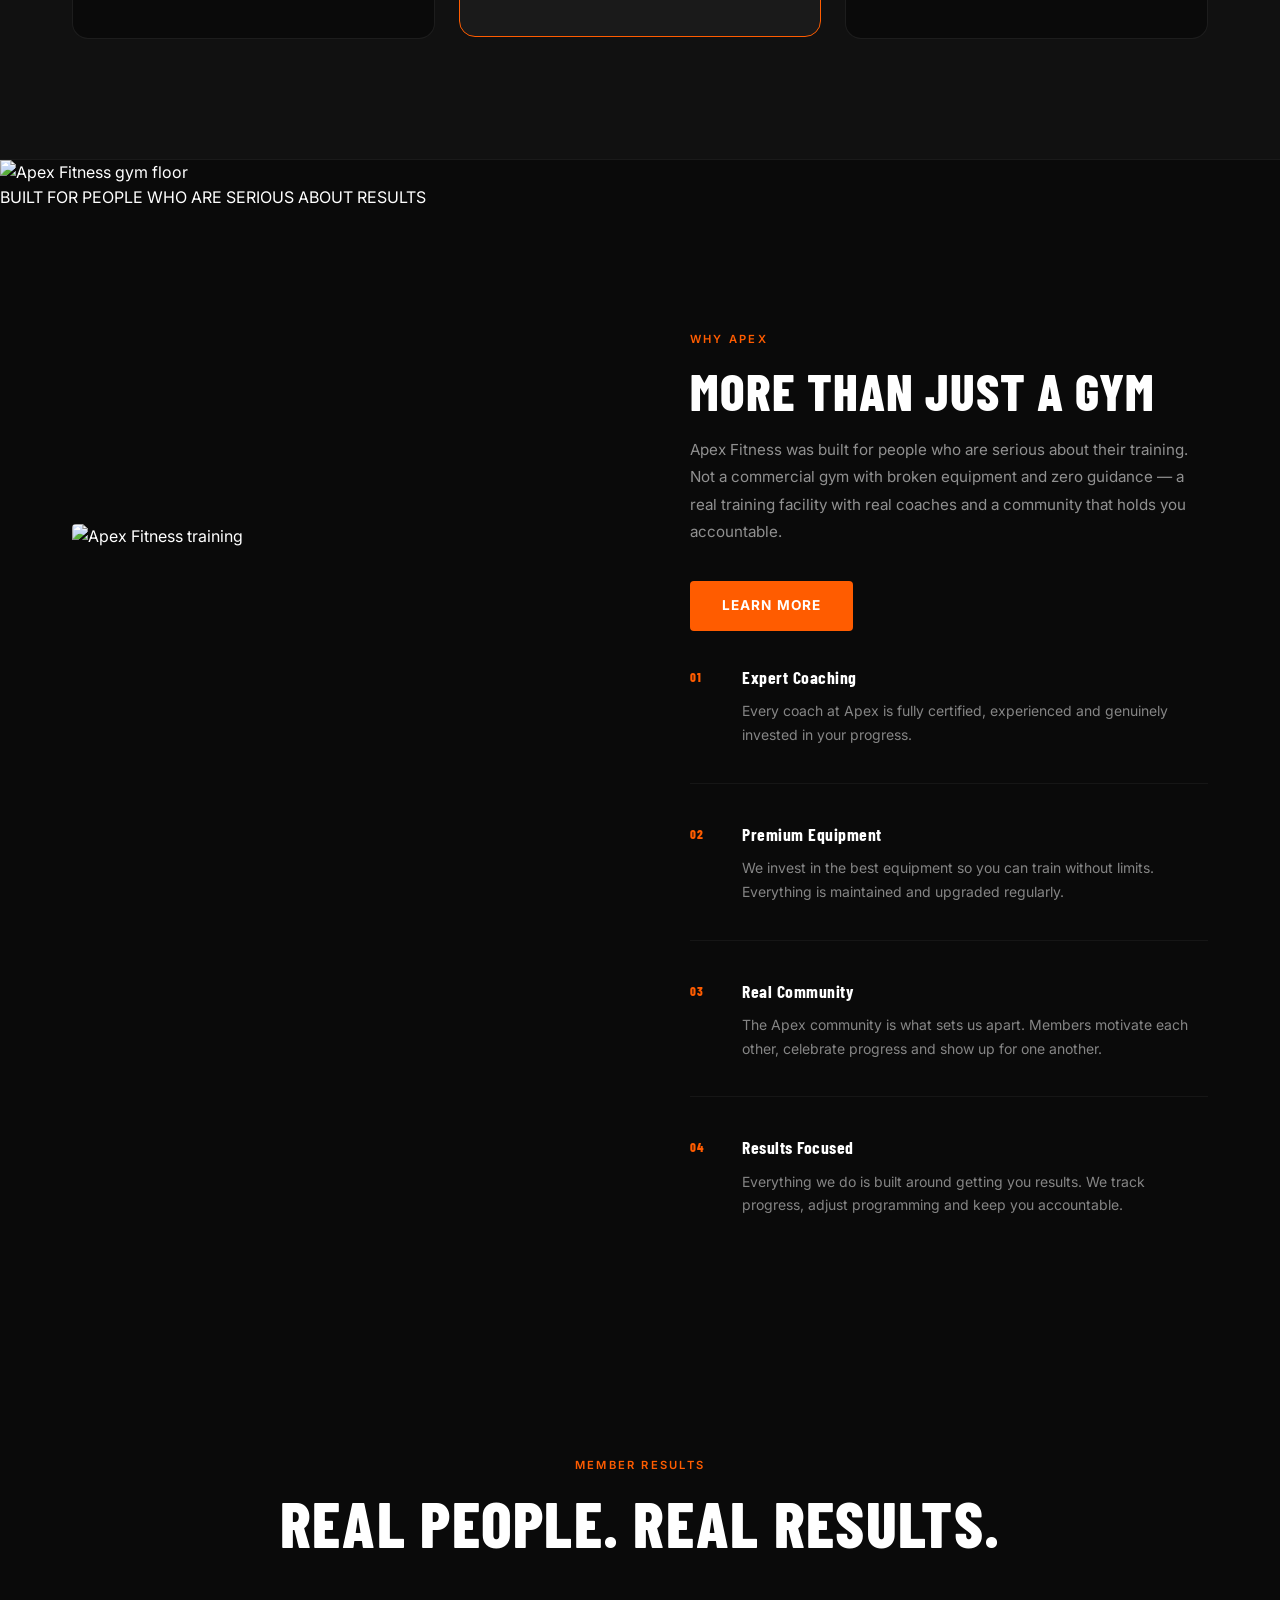
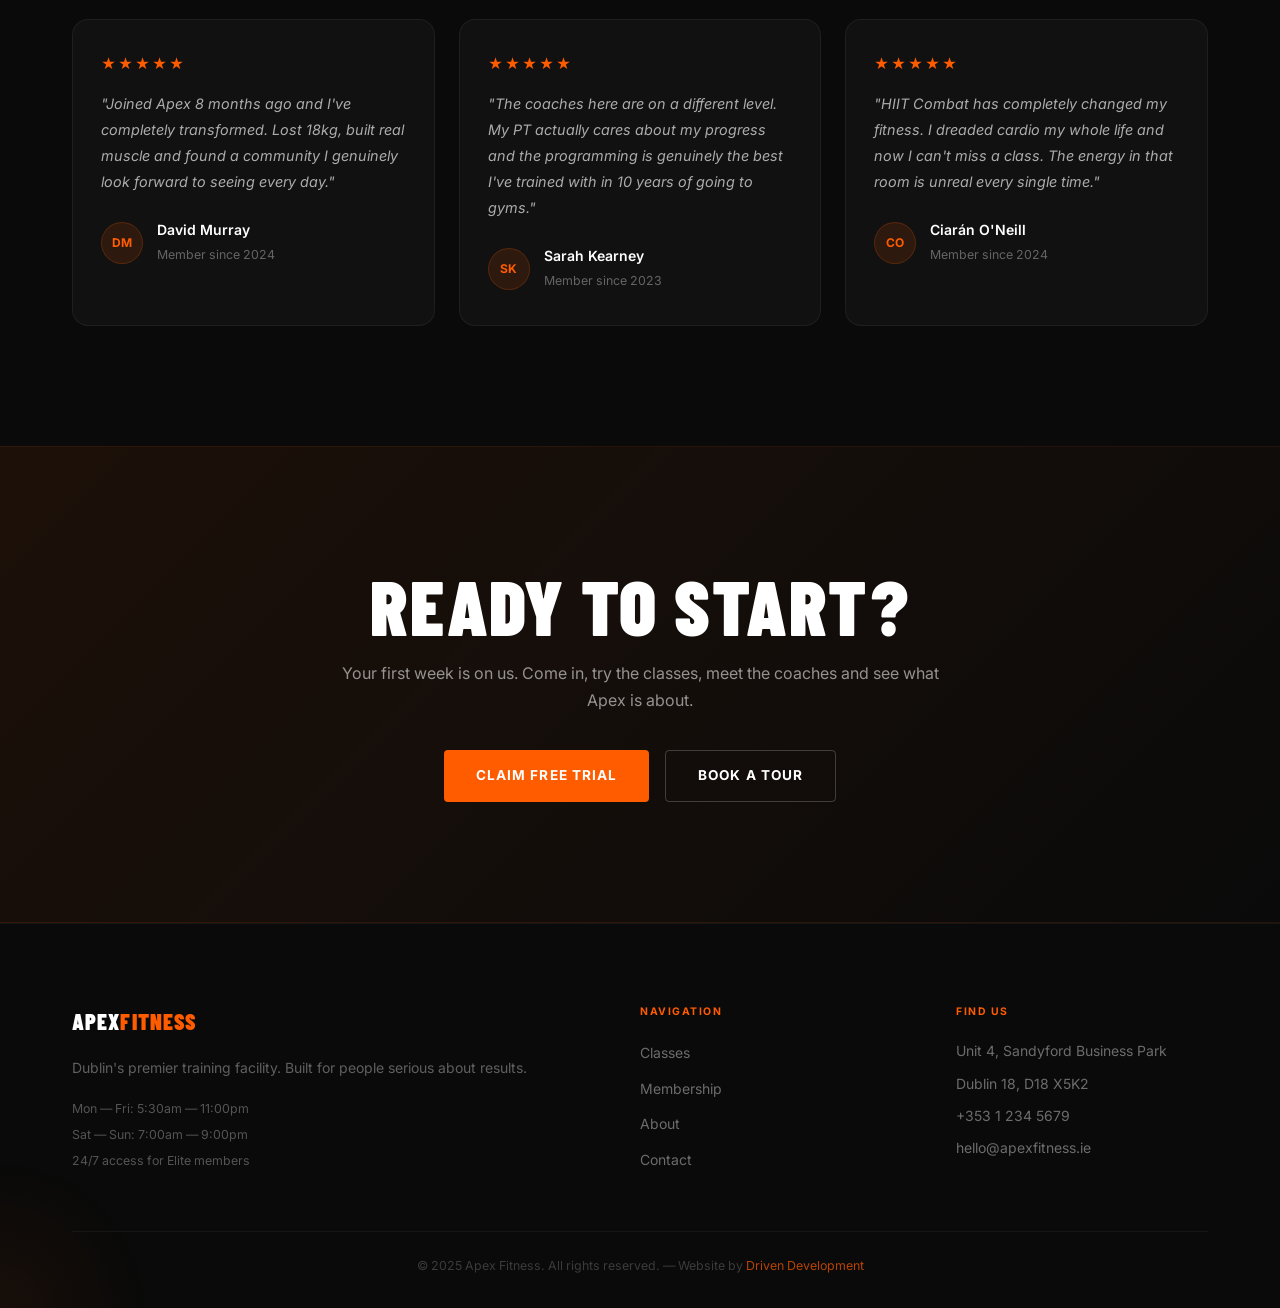
==== commit 8b65d4f3: "Enhance hero section and class images Updated hero section background and added images for classes." ====
--- a/index.html
+++ b/index.html
@@ -31,7 +31,7 @@
 
   <!-- HERO -->
   <section class="hero">
-    <div class="hero__bg"></div>
+    <div class="hero__bg" style="background-image: url('https://images.unsplash.com/photo-1534438327276-14e5300c3a48?w=1600&q=80&fit=crop'); background-size: cover; background-position: center;"></div>
     <div class="hero__overlay"></div>
     <div class="hero__content">
       <div class="hero__tag">Dublin's Premier Fitness Club</div>
@@ -115,7 +115,16 @@
         <h2 class="section__title">CLASSES FOR EVERY LEVEL</h2>
       </div>
       <div class="classes__grid">
+
+        <!-- Powerlifting -->
         <div class="class__card">
+          <div class="class__img">
+            <img
+              src="https://images.unsplash.com/photo-1534367610401-9f5ed68180aa?w=600&q=80&fit=crop"
+              alt="Powerlifting class"
+              style="width:100%; height:200px; object-fit:cover; border-radius:4px; margin-bottom:20px;"
+            />
+          </div>
           <div class="class__tag">Strength</div>
           <h3>Powerlifting</h3>
           <p>Build raw strength with progressive overload programming guided by our certified strength coaches.</p>
@@ -124,7 +133,16 @@
             <span>All Levels</span>
           </div>
         </div>
+
+        <!-- HIIT Combat -->
         <div class="class__card class__card--featured">
+          <div class="class__img">
+            <img
+              src="https://images.unsplash.com/photo-1549719386-74dfcbf7dbed?w=600&q=80&fit=crop"
+              alt="HIIT Combat class"
+              style="width:100%; height:200px; object-fit:cover; border-radius:4px; margin-bottom:20px;"
+            />
+          </div>
           <div class="class__tag class__tag--orange">Most Popular</div>
           <h3>HIIT Combat</h3>
           <p>High intensity interval training fused with boxing and martial arts movements for maximum calorie burn.</p>
@@ -133,7 +151,16 @@
             <span>Intermediate</span>
           </div>
         </div>
+
+        <!-- Spin & Cycle -->
         <div class="class__card">
+          <div class="class__img">
+            <img
+              src="https://images.unsplash.com/photo-1571019613454-1cb2f99b2d8b?w=600&q=80&fit=crop"
+              alt="Spin and cycle class"
+              style="width:100%; height:200px; object-fit:cover; border-radius:4px; margin-bottom:20px;"
+            />
+          </div>
           <div class="class__tag">Cardio</div>
           <h3>Spin & Cycle</h3>
           <p>High energy indoor cycling classes with expert instructors and a soundtrack that keeps you pushing.</p>
@@ -142,7 +169,16 @@
             <span>All Levels</span>
           </div>
         </div>
+
+        <!-- Yoga Flow -->
         <div class="class__card">
+          <div class="class__img">
+            <img
+              src="https://images.unsplash.com/photo-1506126613408-eca07ce68773?w=600&q=80&fit=crop"
+              alt="Yoga flow class"
+              style="width:100%; height:200px; object-fit:cover; border-radius:4px; margin-bottom:20px;"
+            />
+          </div>
           <div class="class__tag">Recovery</div>
           <h3>Yoga Flow</h3>
           <p>Improve flexibility, mobility and mental clarity with our expert led yoga and mindfulness sessions.</p>
@@ -151,7 +187,16 @@
             <span>All Levels</span>
           </div>
         </div>
+
+        <!-- CrossFit WOD -->
         <div class="class__card">
+          <div class="class__img">
+            <img
+              src="https://images.unsplash.com/photo-1541534741688-6078c6bfb5c5?w=600&q=80&fit=crop"
+              alt="CrossFit WOD class"
+              style="width:100%; height:200px; object-fit:cover; border-radius:4px; margin-bottom:20px;"
+            />
+          </div>
           <div class="class__tag">Functional</div>
           <h3>CrossFit WOD</h3>
           <p>Varied functional movements performed at high intensity. The ultimate full body conditioning workout.</p>
@@ -160,7 +205,16 @@
             <span>Advanced</span>
           </div>
         </div>
+
+        <!-- Pilates -->
         <div class="class__card">
+          <div class="class__img">
+            <img
+              src="https://images.unsplash.com/photo-1518611012118-696072aa579a?w=600&q=80&fit=crop"
+              alt="Pilates class"
+              style="width:100%; height:200px; object-fit:cover; border-radius:4px; margin-bottom:20px;"
+            />
+          </div>
           <div class="class__tag">Core</div>
           <h3>Pilates</h3>
           <p>Strengthen your core, improve posture and build a strong foundation with our reformer Pilates classes.</p>
@@ -169,6 +223,7 @@
             <span>All Levels</span>
           </div>
         </div>
+
       </div>
     </div>
   </section>
@@ -243,43 +298,61 @@
     </div>
   </section>
 
+  <!-- GYM IMAGE BREAK -->
+  <div class="img-break">
+    <img
+      src="https://images.unsplash.com/photo-1558611848-73f7eb4001a1?w=1600&q=80&fit=crop"
+      alt="Apex Fitness gym floor"
+    />
+    <div class="img-break__overlay">
+      <p>BUILT FOR PEOPLE WHO ARE SERIOUS ABOUT RESULTS</p>
+    </div>
+  </div>
+
   <!-- WHY APEX -->
   <section class="why section">
     <div class="container">
       <div class="why__inner">
         <div class="why__left">
+          <img
+            src="https://images.unsplash.com/photo-1581009146145-b5ef050c2e1e?w=800&q=80&fit=crop"
+            alt="Apex Fitness training"
+            style="width:100%; height:500px; object-fit:cover; border-radius:4px;"
+          />
+        </div>
+        <div class="why__right">
           <p class="section__label">Why Apex</p>
           <h2 class="why__title">MORE THAN JUST A GYM</h2>
           <p class="why__body">Apex Fitness was built for people who are serious about their training. Not a commercial gym with broken equipment and zero guidance — a real training facility with real coaches and a community that holds you accountable.</p>
           <a href="pages/about.html" class="btn btn--primary">Learn More</a>
-        </div>
-        <div class="why__right">
-          <div class="why__item">
-            <div class="why__num">01</div>
-            <div>
-              <h4>Expert Coaching</h4>
-              <p>Every coach at Apex is fully certified, experienced and genuinely invested in your progress.</p>
-            </div>
-          </div>
-          <div class="why__item">
-            <div class="why__num">02</div>
-            <div>
-              <h4>Premium Equipment</h4>
-              <p>We invest in the best equipment so you can train without limits. Everything is maintained and upgraded regularly.</p>
-            </div>
-          </div>
-          <div class="why__item">
-            <div class="why__num">03</div>
-            <div>
-              <h4>Real Community</h4>
-              <p>The Apex community is what sets us apart. Members motivate each other, celebrate progress and show up for one another.</p>
-            </div>
-          </div>
-          <div class="why__item">
-            <div class="why__num">04</div>
-            <div>
-              <h4>Results Focused</h4>
-              <p>Everything we do is built around getting you results. We track progress, adjust programming and keep you accountable.</p>
+          <div class="why__items" style="margin-top: 32px;">
+            <div class="why__item">
+              <div class="why__num">01</div>
+              <div>
+                <h4>Expert Coaching</h4>
+                <p>Every coach at Apex is fully certified, experienced and genuinely invested in your progress.</p>
+              </div>
+            </div>
+            <div class="why__item">
+              <div class="why__num">02</div>
+              <div>
+                <h4>Premium Equipment</h4>
+                <p>We invest in the best equipment so you can train without limits. Everything is maintained and upgraded regularly.</p>
+              </div>
+            </div>
+            <div class="why__item">
+              <div class="why__num">03</div>
+              <div>
+                <h4>Real Community</h4>
+                <p>The Apex community is what sets us apart. Members motivate each other, celebrate progress and show up for one another.</p>
+              </div>
+            </div>
+            <div class="why__item">
+              <div class="why__num">04</div>
+              <div>
+                <h4>Results Focused</h4>
+                <p>Everything we do is built around getting you results. We track progress, adjust programming and keep you accountable.</p>
+              </div>
             </div>
           </div>
         </div>
@@ -386,4 +459,4 @@
 
   <script src="script.js"></script>
 </body>
-</html>+</html>
